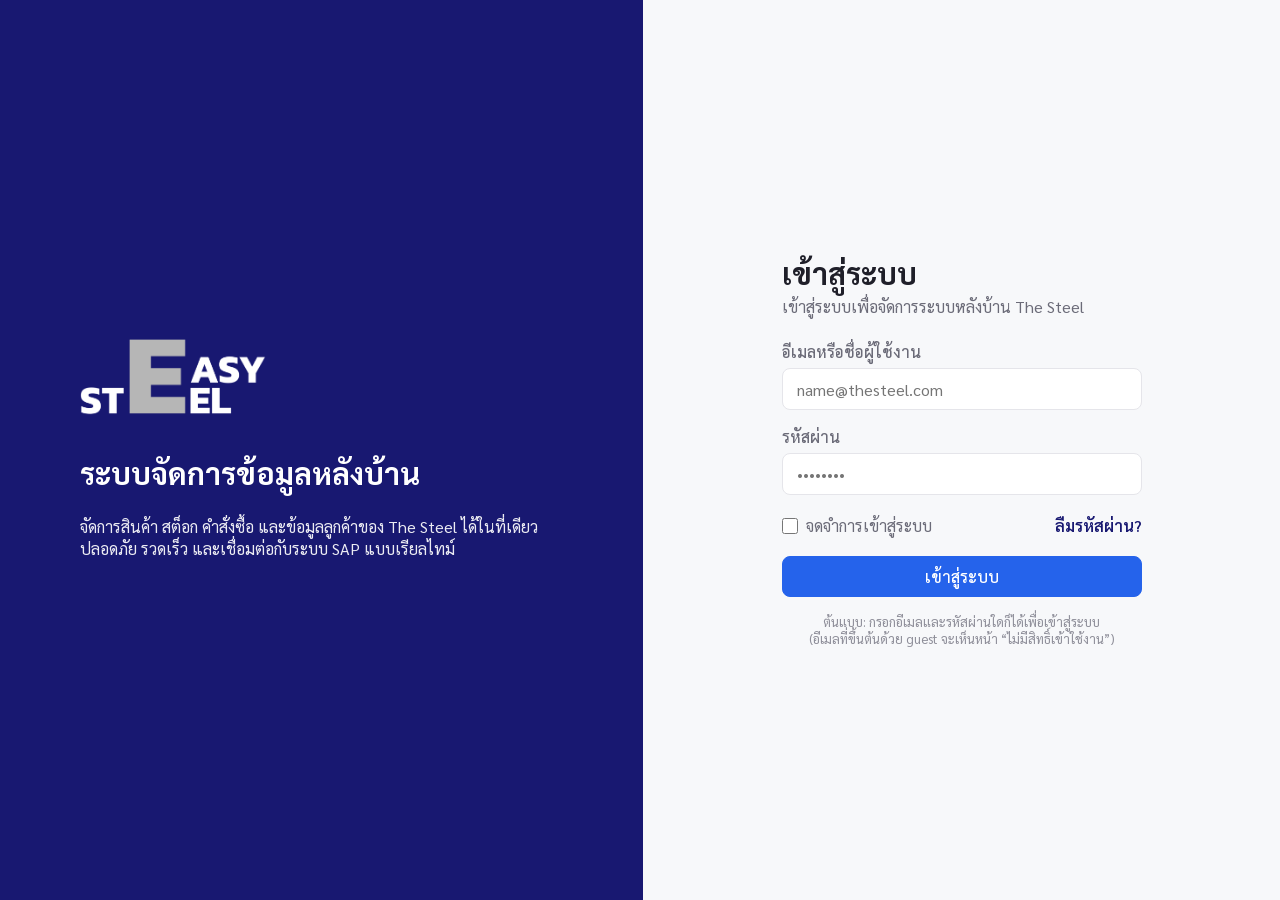
==== backoffice/index.html @ 2b3379d9 "Add The Steel prototypes: back office, front end, mobile Clickable HTML/CSS/JS prototypes built from" ====
<!doctype html>
<html lang="th">
<head>
  <meta charset="utf-8">
  <meta name="viewport" content="width=device-width, initial-scale=1">
  <title>Easy Steel Back Office</title>
  <link rel="icon" href="assets/favicon.png">
  <link rel="preconnect" href="https://fonts.googleapis.com">
  <link rel="preconnect" href="https://fonts.gstatic.com" crossorigin>
  <link href="https://fonts.googleapis.com/css2?family=Sarabun:wght@400;500;600;700&display=swap" rel="stylesheet">
  <link rel="stylesheet" href="css/style.css">
</head>
<body>
  <div id="app"></div>
  <script src="js/icons.js"></script>
  <script src="js/data.js"></script>
  <script src="js/ui.js"></script>
  <script src="js/app.js"></script>
  <script src="js/pages-core.js"></script>
  <script src="js/pages-products.js"></script>
  <script src="js/pages-ops.js"></script>
  <script src="js/pages-cms.js"></script>
  <script src="js/pages-more.js"></script>
</body>
</html>
---- backoffice/css/style.css ----
/* Tokens from Figma variables (Pre Sale > Back Office) */
:root {
  --primary: #181871;
  --sidebar: #33408c;
  --link: #2563eb;
  --bg: #f7f8fa;
  --border: #e5e5ea;
  --surface: #ffffff;
  --text: #1f1f29;
  --text-muted: #6b6b78;
  --text-subtle: #8e8e99;
  --thead: #f3f4f6;
  --danger: #dc2626;
  --success: #16a34a;
  --avatar-bg: #eaddff;
  --avatar-fg: #4f378a;
  --radius: 12px;
  --radius-sm: 8px;
  --header-h: 87px;
  --sidebar-w: 250px;
  --font: 'Sarabun', system-ui, -apple-system, sans-serif;
}

* { box-sizing: border-box; }
html, body { margin: 0; padding: 0; }
body {
  font-family: var(--font);
  font-size: 16px;
  color: var(--text);
  background: var(--bg);
  -webkit-font-smoothing: antialiased;
}
a { color: var(--link); text-decoration: none; cursor: pointer; }
a:hover { text-decoration: underline; }
button, input, select, textarea { font-family: inherit; font-size: inherit; color: inherit; }
h1, h2, h3, p { margin: 0; }

/* ---------- Header ---------- */
.header {
  position: fixed; inset: 0 0 auto 0; height: var(--header-h); z-index: 30;
  background: var(--primary); color: #fff;
  display: flex; align-items: center; justify-content: space-between; padding: 16px 32px;
}
.header .logo { display: block; width: 136px; height: 55px; overflow: hidden; }
.header .logo img { width: 136px; display: block; margin-top: 0.25px; }
.header-right { display: flex; align-items: center; gap: 38px; }
.icon-btn { background: none; border: 0; color: inherit; cursor: pointer; padding: 4px; display: inline-flex; border-radius: 8px; position: relative; }
.icon-btn:hover { background: rgba(255,255,255,0.08); }
.icon-btn .dot { position: absolute; top: 6px; right: 6px; width: 8px; height: 8px; border-radius: 50%; background: #ef4444; border: 2px solid var(--primary); }
.user-chip { display: flex; align-items: center; gap: 16px; cursor: pointer; position: relative; background: none; border: 0; color: #fff; padding: 0; }
.user-chip .name { font-weight: 700; font-size: 20px; }
.avatar { width: 48px; height: 48px; border-radius: 50%; background: var(--avatar-bg); color: var(--avatar-fg); display: grid; place-items: center; font-size: 22px; font-weight: 500; }
.hamburger { display: none; }

.dropdown {
  position: absolute; top: calc(100% + 10px); right: 0; min-width: 240px; background: #fff; color: var(--text);
  border: 1px solid var(--border); border-radius: var(--radius); box-shadow: 0 12px 32px rgba(24,24,113,0.14); padding: 8px; z-index: 40;
}
.dropdown .dd-label { font-size: 13px; color: var(--text-subtle); padding: 8px 12px 4px; }
.dropdown button { display: flex; width: 100%; align-items: center; gap: 10px; text-align: left; background: none; border: 0; padding: 10px 12px; border-radius: 8px; cursor: pointer; font-size: 15px; }
.dropdown button:hover { background: var(--bg); }
.dropdown button.on { color: var(--link); font-weight: 600; }
.dropdown hr { border: 0; border-top: 1px solid var(--border); margin: 6px 0; }
.notif-item { padding: 10px 12px; border-radius: 8px; font-size: 14px; }
.notif-item:hover { background: var(--bg); }
.notif-item small { display: block; color: var(--text-subtle); margin-top: 2px; }

/* ---------- Sidebar ---------- */
.sidebar {
  position: fixed; top: var(--header-h); left: 0; bottom: 0; width: var(--sidebar-w); z-index: 20;
  background: var(--sidebar); color: #fff; overflow-y: auto;
}
.nav-item {
  display: flex; align-items: center; gap: 16px; padding: 16px; width: 100%; cursor: pointer;
  background: none; border: 0; color: #fff; font-weight: 500; font-size: 16px; text-align: left; text-decoration: none;
}
.nav-item:hover { background: rgba(255,255,255,0.06); text-decoration: none; }
.nav-item .label { flex: 1; }
.nav-item svg { flex-shrink: 0; }
.nav-item.active { background: #fff; color: var(--primary); }
.nav-item .chev { transition: transform .15s; }
.nav-group.open > .nav-item .chev { transform: rotate(180deg); }
.nav-sub { display: none; }
.nav-group.open .nav-sub { display: block; }
.nav-sub a {
  display: block; padding: 12px 16px 12px 56px; color: #fff; font-size: 16px; font-weight: 500; text-decoration: none;
}
.nav-sub a:hover { background: rgba(255,255,255,0.06); }
.nav-sub a.active { background: #fff; color: var(--primary); }
.scrim { display: none; }

/* ---------- Main ---------- */
.main { margin-left: var(--sidebar-w); padding: calc(var(--header-h) + 28px) 32px 40px; min-height: 100vh; }
.page { max-width: 1440px; }
.page-head { display: flex; align-items: center; justify-content: space-between; gap: 16px; margin-bottom: 24px; flex-wrap: wrap; }
.page-title { font-size: 30px; font-weight: 700; line-height: 1.5; color: var(--text); }
.page-actions { display: flex; gap: 8px; flex-wrap: wrap; }

.card { background: var(--surface); border: 1px solid var(--border); border-radius: var(--radius); padding: 24px; }
.card + .card, .stack > * + * { margin-top: 24px; }
.card-head { display: flex; align-items: center; justify-content: space-between; gap: 12px; margin-bottom: 16px; flex-wrap: wrap; }
.card-title { font-size: 20px; font-weight: 700; }
.card-sub { font-size: 14px; color: var(--text-muted); margin-top: 2px; }
.muted { color: var(--text-muted); }
.subtle { color: var(--text-subtle); }
.grid-2 { display: grid; grid-template-columns: 1fr 1fr; gap: 24px; }
.grid-2 > .card + .card { margin-top: 0; }
.kpi-row { display: grid; grid-template-columns: repeat(4, 1fr); gap: 20px; margin-bottom: 24px; }
.kpi { background: #fff; border: 1px solid var(--border); border-radius: var(--radius); padding: 20px; text-align: center; }
.kpi .k-label { font-size: 16px; color: var(--text-muted); font-weight: 500; }
.kpi .k-value { font-size: 30px; font-weight: 700; margin-top: 4px; }

/* ---------- Buttons ---------- */
.btn {
  display: inline-flex; align-items: center; justify-content: center; gap: 6px; height: 41px; padding: 0 16px;
  border-radius: var(--radius-sm); border: 1px solid var(--border); background: #fff; cursor: pointer; font-weight: 500; font-size: 16px; white-space: nowrap; color: var(--text);
}
.btn:hover { background: #f4f5f8; text-decoration: none; }
.btn-primary { background: var(--link); border-color: var(--link); color: #fff; }
.btn-primary:hover { background: #1d4fd7; }
.btn-danger-outline { border-color: var(--danger); color: var(--danger); }
.btn-danger-outline:hover { background: #fef2f2; }
.btn-block { width: 100%; }
.btn:disabled { opacity: .45; cursor: not-allowed; }
.link-danger { color: var(--danger); }
.actions-cell a { margin-right: 10px; font-size: 15px; }
.actions-cell a.disabled { color: #c3c3cc; pointer-events: none; }

/* ---------- Forms ---------- */
.filters { display: grid; gap: 8px 8px; margin-bottom: 24px; align-items: end; }
.field { display: flex; flex-direction: column; gap: 6px; min-width: 0; }
.field > label, .field-label { font-size: 16px; color: var(--text-muted); font-weight: 500; }
.req { color: var(--danger); margin-left: 2px; }
.hint-red { color: var(--danger); font-size: 13px; margin-top: -2px; }
.input, .select, .textarea {
  width: 100%; height: 42px; padding: 0 14px; border: 1px solid var(--border); border-radius: var(--radius-sm); background: #fff; outline: none;
}
.textarea { height: auto; min-height: 90px; padding: 10px 14px; resize: vertical; line-height: 1.5; }
.input:focus, .select:focus, .textarea:focus { border-color: var(--link); box-shadow: 0 0 0 3px rgba(37,99,235,0.12); }
.input.invalid, .textarea.invalid { border-color: var(--danger); }
.select { appearance: none; padding-right: 40px; cursor: pointer;
  background: #fff url("data:image/svg+xml,%3Csvg xmlns='http://www.w3.org/2000/svg' width='16' height='16' fill='none' stroke='%231f1f29' stroke-width='1.6' viewBox='0 0 24 24'%3E%3Cpath d='m6 9 6 6 6-6'/%3E%3C/svg%3E") no-repeat right 14px center; }
.input-icon { position: relative; }
.input-icon svg { position: absolute; top: 50%; transform: translateY(-50%); color: var(--text-subtle); pointer-events: none; }
.input-icon.left svg { left: 14px; }
.input-icon.left .input { padding-left: 40px; }
.input-icon.right svg { right: 14px; }
.input-icon.right .input { padding-right: 42px; }
.form-grid { display: grid; gap: 16px; }
.form-grid.cols-2 { grid-template-columns: 1fr 1fr; }
.form-grid.cols-5 { grid-template-columns: repeat(5, 1fr); }
.form-footer { display: flex; justify-content: flex-end; gap: 12px; margin-top: 24px; }
.counter { font-size: 13px; color: var(--text-subtle); text-align: right; }
.check { display: inline-flex; align-items: center; gap: 8px; cursor: pointer; }
.check input { width: 16px; height: 16px; accent-color: var(--link); margin: 0; }
.radio-row { display: flex; gap: 24px; flex-wrap: wrap; }
.radio-row label { display: inline-flex; align-items: center; gap: 8px; cursor: pointer; font-weight: 500; }
.radio-row input { width: 20px; height: 20px; accent-color: var(--link); margin: 0; }
.option-card { display: flex; gap: 14px; align-items: flex-start; padding: 16px 20px; border: 1px solid var(--border); border-radius: var(--radius-sm); cursor: pointer; }
.option-card + .option-card { margin-top: 14px; }
.option-card input { width: 20px; height: 20px; margin-top: 4px; accent-color: var(--link); }
.option-card.on { background: #f3f7ff; border-color: #bfd3fb; }
.option-card small, .check-block small { display: block; color: var(--text-muted); font-size: 14px; }
.check-block { display: flex; gap: 10px; align-items: flex-start; cursor: pointer; }
.check-block + .check-block { margin-top: 16px; }
.check-block input { width: 18px; height: 18px; margin-top: 4px; accent-color: var(--link); }

.dropzone {
  border: 1.5px dashed #d6d6de; border-radius: var(--radius-sm); background: #f6f6f9; padding: 28px 16px; text-align: center; cursor: pointer;
  display: flex; flex-direction: column; align-items: center; gap: 4px; transition: background .15s, border-color .15s;
}
.dropzone:hover, .dropzone.drag { background: #eef3ff; border-color: var(--link); }
.dropzone .dz-title { font-weight: 500; margin-top: 6px; }
.dropzone .dz-hint { font-size: 14px; color: var(--text-subtle); }
.dropzone .dz-file { margin-top: 6px; font-size: 14px; color: var(--link); font-weight: 600; }
.image-box { border: 1px solid var(--border); border-radius: var(--radius-sm); padding: 28px 16px 20px; text-align: center; }
.image-box img { width: 292px; height: 292px; object-fit: cover; display: block; margin: 0 auto 8px; max-width: 100%; }

/* ---------- Tables ---------- */
.table-wrap { overflow-x: auto; }
table.tbl { width: 100%; border-collapse: collapse; }
.tbl th { background: var(--thead); color: var(--text-muted); font-weight: 500; font-size: 14px; text-align: left; padding: 10px 16px; white-space: nowrap; }
.tbl th:first-child { border-top-left-radius: 6px; }
.tbl th:last-child { border-top-right-radius: 6px; }
.tbl td { padding: 16px; border-bottom: 1px solid var(--border); font-weight: 500; vertical-align: middle; }
.tbl.compact td { padding: 12px 16px; font-size: 15px; white-space: nowrap; }
.tbl tr.row-click { cursor: pointer; }
.tbl tr.row-click:hover td { background: #fafbff; }
.tbl td.num, .tbl th.num { text-align: right; }
.tbl .empty { text-align: center; color: var(--text-subtle); padding: 40px; }
.th-sort { cursor: pointer; user-select: none; }
.th-sort svg { vertical-align: -3px; }
.ellipsis { max-width: 360px; overflow: hidden; text-overflow: ellipsis; white-space: nowrap; }

.badge { display: inline-block; padding: 2px 10px; border-radius: 999px; font-size: 14px; font-weight: 500; white-space: nowrap; line-height: 1.6; }
.b-green { background: #dcfce7; color: #16a34a; }
.b-amber { background: #fef3c7; color: #c2410c; }
.b-sky { background: #e0f2fe; color: #0284c7; }
.b-purple { background: #f3e8ff; color: #7e22ce; }
.b-red { background: #fee2e2; color: #dc2626; }
.b-gray { background: #f1f1f4; color: #6b6b78; }
.b-blue { background: #e0e9ff; color: #3b5bdb; }
.pill-outline { display: inline-block; padding: 6px 12px; border: 1px solid var(--border); border-radius: 999px; font-size: 15px; white-space: nowrap; }

.pager { display: flex; align-items: center; justify-content: space-between; gap: 16px; margin-top: 20px; flex-wrap: wrap; }
.pager .info { display: flex; align-items: center; gap: 16px; color: var(--text-muted); flex-wrap: wrap; }
.pager .select { width: auto; height: 34px; padding-left: 12px; font-weight: 500; color: var(--text); }
.pages { display: flex; align-items: center; gap: 4px; }
.pages button { min-width: 30px; height: 34px; padding: 0 8px; border: 0; background: none; border-radius: 6px; cursor: pointer; font-weight: 500; color: var(--text-muted); }
.pages button.on { background: var(--link); color: #fff; }
.pages button.nav { border: 1px solid var(--border); padding: 0 12px; color: var(--text); background: #fff; }
.pages button:disabled { color: #c3c3cc; cursor: not-allowed; }

/* ---------- Dashboard ---------- */
.chips { display: flex; gap: 8px; flex-wrap: wrap; }
.chip { height: 32px; padding: 0 12px; border-radius: 999px; border: 1px solid var(--border); background: #fff; cursor: pointer; font-size: 14px; color: var(--text-muted); display: inline-flex; align-items: center; gap: 4px; }
.chip.on { background: var(--primary); color: #fff; border-color: var(--primary); font-weight: 600; }
.stats-4 { display: grid; grid-template-columns: repeat(4, 1fr); margin: 8px 0 28px; }
.stat { text-align: center; padding: 4px 12px; }
.stat + .stat { border-left: 1px solid var(--border); }
.stat .s-label { font-size: 14px; color: var(--text-muted); }
.stat .s-value { font-size: 28px; font-weight: 700; margin: 2px 0 4px; }
.delta { display: inline-block; font-size: 12px; font-weight: 700; color: #16a34a; background: #dcfce7; padding: 1px 8px; border-radius: 999px; }
.legend { display: flex; gap: 16px; font-size: 14px; color: var(--text-muted); flex-wrap: wrap; }
.legend i { display: inline-block; width: 10px; height: 10px; border-radius: 2px; margin-right: 6px; vertical-align: 0; }
.chart-box { border: 1px solid var(--border); border-radius: var(--radius-sm); padding: 16px 16px 8px; position: relative; margin-bottom: 28px; }
.chart-box svg { display: block; width: 100%; height: auto; }
.chart-tip { position: absolute; pointer-events: none; background: #fff; border: 1px solid var(--border); border-radius: 8px; box-shadow: 0 6px 18px rgba(0,0,0,0.08); padding: 8px 12px; font-size: 13px; white-space: nowrap; display: none; }
.chart-tip b { font-weight: 700; }
.donut-wrap { display: grid; grid-template-columns: 220px 1fr; gap: 40px; align-items: center; margin-bottom: 28px; }
.donut-list { display: grid; gap: 14px; }
.donut-list .row { display: flex; justify-content: space-between; gap: 16px; font-weight: 500; }
.donut-list .row i { display: inline-block; width: 10px; height: 10px; border-radius: 2px; margin-right: 10px; }
.bar-track { height: 8px; border-radius: 999px; background: #e7e8ee; min-width: 120px; }
.bar-fill { height: 100%; border-radius: 999px; background: var(--primary); }

/* ---------- Order detail ---------- */
.stepper { display: flex; justify-content: center; gap: 0; padding: 12px 0 4px; overflow-x: auto; }
.step { width: 156px; flex-shrink: 0; position: relative; }
.step .circle { width: 34px; height: 34px; border-radius: 50%; display: grid; place-items: center; font-weight: 700; background: #e5e7eb; color: #6b7280; position: relative; z-index: 1; }
.step.done .circle { background: var(--link); color: #fff; }
.step.current .circle { background: #f5a300; color: #fff; }
.step:not(:last-child)::after { content: ''; position: absolute; left: 34px; right: 0; top: 16px; height: 2px; background: #e5e7eb; }
.step.done:not(:last-child)::after { background: #16a34a; }
.step .s-name { margin-top: 6px; font-size: 14px; font-weight: 500; }
.step:not(.done):not(.current) .s-name { color: var(--text-subtle); }
.step .s-time { font-size: 12px; color: var(--text-subtle); }
.kv-grid { display: grid; gap: 14px 24px; }
.kv-grid.c2 { grid-template-columns: 1fr 1fr; }
.kv-grid.c3 { grid-template-columns: repeat(3, 1fr); }
.kv .k { font-size: 14px; color: var(--text-subtle); }
.kv .v { font-weight: 500; }
.total-row td { background: var(--thead); font-weight: 700; }
.tbl .total-row td.big { font-size: 22px; }

/* ---------- Stock ---------- */
.seg { display: grid; grid-template-columns: 1fr 1fr; gap: 8px; }
.seg button { height: 44px; border: 1px solid var(--border); background: #fff; border-radius: var(--radius-sm); cursor: pointer; font-weight: 500; color: var(--text-muted); display: inline-flex; align-items: center; justify-content: center; gap: 8px; }
.seg button.in.on { background: #e8f9ee; border-color: #16a34a; color: #15803d; }
.seg button.out.on { background: #fef2f2; border-color: #dc2626; color: #b91c1c; }
.seg button.set.on { background: #eef3ff; border-color: var(--link); color: var(--link); }
.calc { display: flex; align-items: center; gap: 18px; justify-content: center; border: 1px solid var(--border); background: #f8f9fb; border-radius: var(--radius-sm); padding: 16px 20px; margin: 24px auto; width: fit-content; max-width: 100%; flex-wrap: wrap; }
.calc .c-label { font-size: 14px; color: var(--text-muted); }
.calc .c-val { font-size: 20px; font-weight: 700; }
.calc .eq { font-size: 26px; color: var(--text-muted); }
.alert-warn { background: #fef3c7; color: #b45309; border-radius: var(--radius-sm); padding: 12px 16px; font-weight: 500; margin: 16px 0; }

/* ---------- Category accordion ---------- */
.cat-row .tog { color: var(--link); display: inline-flex; vertical-align: middle; margin-right: 10px; transition: transform .15s; }
.cat-row.open .tog { transform: rotate(180deg); }
.cat-row.open td { background: #dbe6ff; border-bottom-color: transparent; }
.cat-detail > td { background: #dbe6ff; padding: 0 16px 16px !important; }
.cat-detail .inner { background: #fff; border-radius: var(--radius); overflow: hidden; }
.cat-detail .inner .tbl th { background: #f3f4f6; }
.cat-detail .inner .tbl tr:last-child td { border-bottom: 0; }

/* ---------- SEO ---------- */
.tabs { display: flex; gap: 8px; border-bottom: 1px solid var(--border); margin-bottom: 24px; }
.tabs button { background: none; border: 0; padding: 10px 16px; cursor: pointer; font-weight: 500; color: var(--text-muted); border-bottom: 2px solid transparent; margin-bottom: -1px; }
.tabs button.on { color: var(--link); border-bottom-color: var(--link); font-weight: 700; }
.serp-wrap { border: 1.5px dashed #c9c9d2; border-radius: var(--radius-sm); padding: 24px; display: flex; justify-content: center; }
.serp { border: 1px solid var(--border); border-radius: var(--radius); padding: 12px 14px; max-width: 600px; width: 100%; }
.serp .site { display: flex; gap: 14px; align-items: center; font-size: 14px; }
.serp .site img { width: 32px; height: 32px; }
.serp .s-title { color: #1a0dab; font-size: 22px; margin: 6px 0 4px; word-break: break-word; }
.serp .s-desc { font-size: 13px; color: var(--text-muted); }
.bot-row { display: flex; align-items: center; justify-content: space-between; padding: 14px 0; border-bottom: 1px solid var(--border); gap: 16px; }
.switch { position: relative; width: 44px; height: 24px; flex-shrink: 0; }
.switch input { opacity: 0; width: 0; height: 0; }
.switch span { position: absolute; inset: 0; background: #d4d4dc; border-radius: 999px; cursor: pointer; transition: .15s; }
.switch span::before { content: ''; position: absolute; width: 18px; height: 18px; left: 3px; top: 3px; background: #fff; border-radius: 50%; transition: .15s; }
.switch input:checked + span { background: var(--link); }
.switch input:checked + span::before { transform: translateX(20px); }
.mono { font-family: ui-monospace, Menlo, monospace; font-size: 14px; }

/* ---------- Editor ---------- */
.editor { border: 1px solid var(--border); border-radius: var(--radius-sm); }
.editor .toolbar { display: flex; align-items: center; gap: 4px; padding: 10px 24px; border-bottom: 1px solid var(--border); flex-wrap: wrap; }
.editor .toolbar select { border: 0; background: none; font-size: 14px; padding: 4px; cursor: pointer; }
.editor .toolbar button { background: none; border: 0; width: 32px; height: 32px; border-radius: 6px; cursor: pointer; font-weight: 700; }
.editor .toolbar button:hover { background: var(--bg); }
.editor .toolbar .sep { width: 1px; height: 20px; background: var(--border); margin: 0 6px; }
.editor .content { min-height: 300px; padding: 20px; outline: none; line-height: 1.6; }
.editor .content h2 { color: var(--primary); font-size: 22px; margin-bottom: 6px; }

/* ---------- Placeholder ---------- */
.placeholder { text-align: center; padding: 64px 24px; color: var(--text-muted); }
.placeholder svg { color: #c3c3cc; margin-bottom: 12px; }
.placeholder h2 { color: var(--text); font-size: 20px; margin-bottom: 6px; }

/* ---------- Login ---------- */
.login { display: grid; grid-template-columns: 760fr 752fr; min-height: 100vh; }
.login-brand { background: var(--primary); color: #fff; display: flex; flex-direction: column; justify-content: center; padding: 80px; }
.login-brand img { width: 186px; margin-bottom: 24px; }
.login-brand h1 { font-size: 30px; font-weight: 700; margin-bottom: 24px; }
.login-brand p { font-size: 16px; line-height: 1.4; max-width: 580px; opacity: .92; }
.login-form { display: flex; align-items: center; justify-content: center; padding: 40px 24px; background: var(--bg); }
.login-form form { width: 360px; max-width: 100%; }
.login-form h2 { font-size: 30px; font-weight: 700; }
.login-form .lead { color: var(--text-muted); margin: 4px 0 24px; }
.login-form .field + .field { margin-top: 16px; }
.login-row { display: flex; justify-content: space-between; align-items: center; margin: 20px 0; font-size: 16px; }
.login-row .check { color: var(--text-muted); }
.login-row a { font-weight: 600; color: var(--primary); }
.err { color: var(--danger); font-size: 14px; margin-top: 10px; display: none; }

/* ---------- Modal / toast ---------- */
.modal-back { position: fixed; inset: 0; background: rgba(15,15,40,0.45); z-index: 100; display: grid; place-items: center; padding: 16px; }
.modal { background: #fff; border-radius: var(--radius); width: 480px; max-width: 100%; max-height: 90vh; overflow: auto; padding: 24px; box-shadow: 0 24px 60px rgba(0,0,0,0.2); }
.modal h3 { font-size: 20px; font-weight: 700; margin-bottom: 8px; }
.modal .m-body { color: var(--text-muted); }
.modal .form-grid { margin-top: 16px; }
.toast-host { position: fixed; right: 24px; bottom: 24px; z-index: 200; display: grid; gap: 8px; }
.toast { background: #111827; color: #fff; padding: 12px 16px; border-radius: 10px; box-shadow: 0 10px 30px rgba(0,0,0,0.2); display: flex; align-items: center; gap: 10px; font-size: 15px; animation: tin .2s ease-out; max-width: 360px; }
.toast.ok svg { color: #4ade80; }
.toast.warn svg { color: #fbbf24; }
@keyframes tin { from { transform: translateY(8px); opacity: 0; } }

/* ---------- Responsive ---------- */
@media (max-width: 1200px) {
  .kpi-row, .stats-4 { grid-template-columns: repeat(2, 1fr); }
  .stat:nth-child(3) { border-left: 0; }
  .stats-4 { row-gap: 20px; }
  .form-grid.cols-5 { grid-template-columns: repeat(3, 1fr); }
}
@media (max-width: 960px) {
  .hamburger { display: inline-flex; }
  .header { padding: 12px 16px; height: 72px; }
  :root { --header-h: 72px; }
  .header .logo { width: 110px; height: 45px; }
  .header .logo img { width: 110px; }
  .header-left { display: flex; align-items: center; gap: 12px; }
  .header-right { gap: 16px; }
  .user-chip .name { display: none; }
  .avatar { width: 40px; height: 40px; font-size: 18px; }
  .sidebar { transform: translateX(-100%); transition: transform .2s; z-index: 50; }
  body.nav-open .sidebar { transform: none; }
  body.nav-open .scrim { display: block; position: fixed; inset: var(--header-h) 0 0 0; background: rgba(0,0,0,0.35); z-index: 45; }
  .main { margin-left: 0; padding: calc(var(--header-h) + 20px) 16px 32px; }
  .grid-2, .form-grid.cols-2, .kv-grid.c2, .kv-grid.c3, .donut-wrap { grid-template-columns: 1fr; }
  .grid-2 > .card + .card { margin-top: 0; }
  .donut-wrap svg { margin: 0 auto; }
  .login { grid-template-columns: 1fr; }
  .login-brand { padding: 40px 24px; }
  .filters { grid-template-columns: 1fr !important; }
}
@media (max-width: 600px) {
  .kpi-row, .stats-4, .form-grid.cols-5 { grid-template-columns: 1fr; }
  .stat + .stat { border-left: 0; border-top: 1px solid var(--border); padding-top: 16px; }
  .card { padding: 16px; }
  .page-title { font-size: 24px; }
}

@media print {
  .header, .sidebar, .page-actions, .form-footer, .btn { display: none !important; }
  .main { margin: 0; padding: 0; }
  body { background: #fff; }
}

/* ---------- Total Features additions ---------- */
.modal.wide { width: 760px; }
.form-card { background: #fff; border: 1px solid var(--border); border-radius: var(--radius); padding: 24px 32px; }
.form-card + .form-card { margin-top: 24px; }
.form-card h2 { font-size: 20px; font-weight: 700; margin-bottom: 16px; }
.form-card hr { border: 0; border-top: 1px solid var(--border); margin: 20px 0; }
.form-grid.cols-3 { grid-template-columns: repeat(3, 1fr); }
.form-grid .span-2 { grid-column: span 2; }

/* permission groups */
.perm-grid { display: grid; grid-template-columns: 1fr 1fr; gap: 20px 24px; }
.perm-group .head { display: flex; align-items: center; gap: 10px; padding-bottom: 10px; border-bottom: 1px solid var(--border); margin-bottom: 10px; font-weight: 500; cursor: pointer; }
.perm-group .head input, .perm-group .items input { width: 16px; height: 16px; accent-color: var(--link); margin: 0; }
.perm-group .items { display: grid; gap: 8px; padding-left: 26px; }
.perm-group .items label { display: flex; align-items: center; gap: 10px; cursor: pointer; }
.perm-group .items label.off { color: var(--text-subtle); }

/* role chips (user form) */
.role-box { background: #f3f4f6; border-radius: var(--radius-sm); padding: 16px; }
.role-box .lbl { color: var(--text-muted); margin-bottom: 8px; }
.role-chips { display: flex; flex-wrap: wrap; gap: 8px; }
.role-chip { border: 1px solid var(--border); background: #fff; border-radius: 999px; padding: 6px 12px; cursor: pointer; font-weight: 600; }
.role-chip small { font-weight: 400; color: var(--text-muted); font-size: 15px; }
.role-chip.on { border-color: var(--link); background: #eef3ff; color: var(--link); box-shadow: 0 0 0 2px rgba(37,99,235,.15); }

/* branch map */
.map { position: relative; height: 260px; border-radius: var(--radius-sm); overflow: hidden; background: #e2ede6;
  background-image: linear-gradient(#cfdcd3 1px, transparent 1px), linear-gradient(90deg, #cfdcd3 1px, transparent 1px); background-size: 100px 50px; }
.map .zone { position: absolute; left: 50%; top: 50%; transform: translate(-50%, -50%); border: 1.5px dashed var(--link); background: rgba(37,99,235,.08); border-radius: 50%; transition: width .2s, height .2s; }
.map .pin { position: absolute; left: 50%; top: 50%; transform: translate(-50%, -100%); color: #dc2626; }
.map .coord { position: absolute; left: 12px; bottom: 12px; background: #fff; border-radius: 6px; padding: 4px 12px; font-size: 13px; }
.info-note { background: #f3f7ff; color: var(--link); border-radius: 6px; padding: 8px 12px; font-size: 14px; margin-top: 16px; }

/* image + document upload lists */
.thumbs { display: flex; gap: 12px; flex-wrap: wrap; justify-content: center; }
.thumb { width: 138px; border: 1px solid var(--border); border-radius: 8px; overflow: hidden; background: #fff; }
.thumb img { width: 100%; height: 100px; object-fit: cover; display: block; }
.thumb div { display: flex; justify-content: space-between; align-items: center; padding: 6px 8px; font-size: 13px; gap: 4px; }
.thumb button { border: 0; background: none; color: var(--text-muted); cursor: pointer; padding: 0; display: flex; }
.doc-row { display: flex; align-items: center; gap: 14px; border: 1px solid var(--border); border-radius: 8px; padding: 10px 14px; margin-bottom: 8px; }
.doc-row .ic { width: 36px; height: 36px; border-radius: 8px; background: #f3f4f6; display: grid; place-items: center; color: var(--text-muted); }
.doc-row b { display: block; font-weight: 600; }
.doc-row small { color: var(--text-muted); }
.doc-row button { margin-left: auto; border: 0; background: none; color: #dc2626; cursor: pointer; }
.sku-table { width: 100%; border-collapse: separate; border-spacing: 0; background: #f9fafb; border-radius: 10px; overflow: hidden; }
.sku-table th { background: #eef0f3; color: var(--text-muted); font-weight: 500; font-size: 14px; text-align: left; padding: 10px 8px; }
.sku-table td { padding: 6px 4px; }
.sku-table input { width: 100%; height: 38px; border: 1px solid var(--border); border-radius: 6px; padding: 0 10px; background: #fff; }
.sku-table .x { border: 0; background: none; color: #dc2626; cursor: pointer; font-size: 20px; }
.sku-table .add { border: 0; background: none; color: var(--link); cursor: pointer; font-size: 22px; font-weight: 700; }

/* category preview card */
.preview-wrap { border: 1.5px dashed #c9c9d2; border-radius: var(--radius-sm); padding: 24px; display: flex; justify-content: center; }
.cat-preview { width: 256px; border: 2px solid #dcdce3; border-radius: 16px; padding: 8px 8px 20px; text-align: center; background: #fff; }
.cat-preview img { width: 100%; height: 180px; object-fit: contain; }
.cat-preview b { display: block; color: var(--primary); font-size: 24px; margin: 8px 0; }
.cat-preview span { color: var(--text-muted); }

/* success popup */
.ok-icon { width: 72px; height: 72px; border-radius: 50%; background: #dcfce7; color: #16a34a; display: grid; place-items: center; margin: 0 auto 16px; }
.modal.center { text-align: center; }
.modal.center .sumbox { text-align: left; border: 1px solid var(--border); border-radius: var(--radius-sm); background: #f8f9fb; padding: 14px 16px; margin-top: 18px; }
.modal.center .sumbox .row { display: flex; justify-content: space-between; padding: 4px 0; }
.modal.center .sumbox .row span:first-child { color: var(--text-muted); }
.modal.center .foot2 { display: grid; grid-template-columns: 1fr 1fr; gap: 12px; margin-top: 20px; }

/* auth sub-pages */
.auth-icon { width: 40px; height: 40px; border-radius: 10px; display: grid; place-items: center; margin-bottom: 14px; background: #e8edff; color: var(--primary); }
.auth-icon.red { background: #fee2e2; color: #dc2626; }
.back-link { display: inline-block; margin-top: 20px; color: var(--primary); font-weight: 500; }
.support { display: flex; align-items: center; gap: 10px; border: 1px solid var(--border); background: #fff; border-radius: 8px; padding: 10px 12px; color: var(--text-muted); margin: 20px 0; font-size: 14px; }
.cancel-steps .step { width: 180px; }
.step.ok .circle { background: #16a34a; color: #fff; }

@media (max-width: 960px) {
  .perm-grid, .form-grid.cols-3 { grid-template-columns: 1fr; }
  .form-grid .span-2 { grid-column: auto; }
  .form-card { padding: 20px 16px; }
}
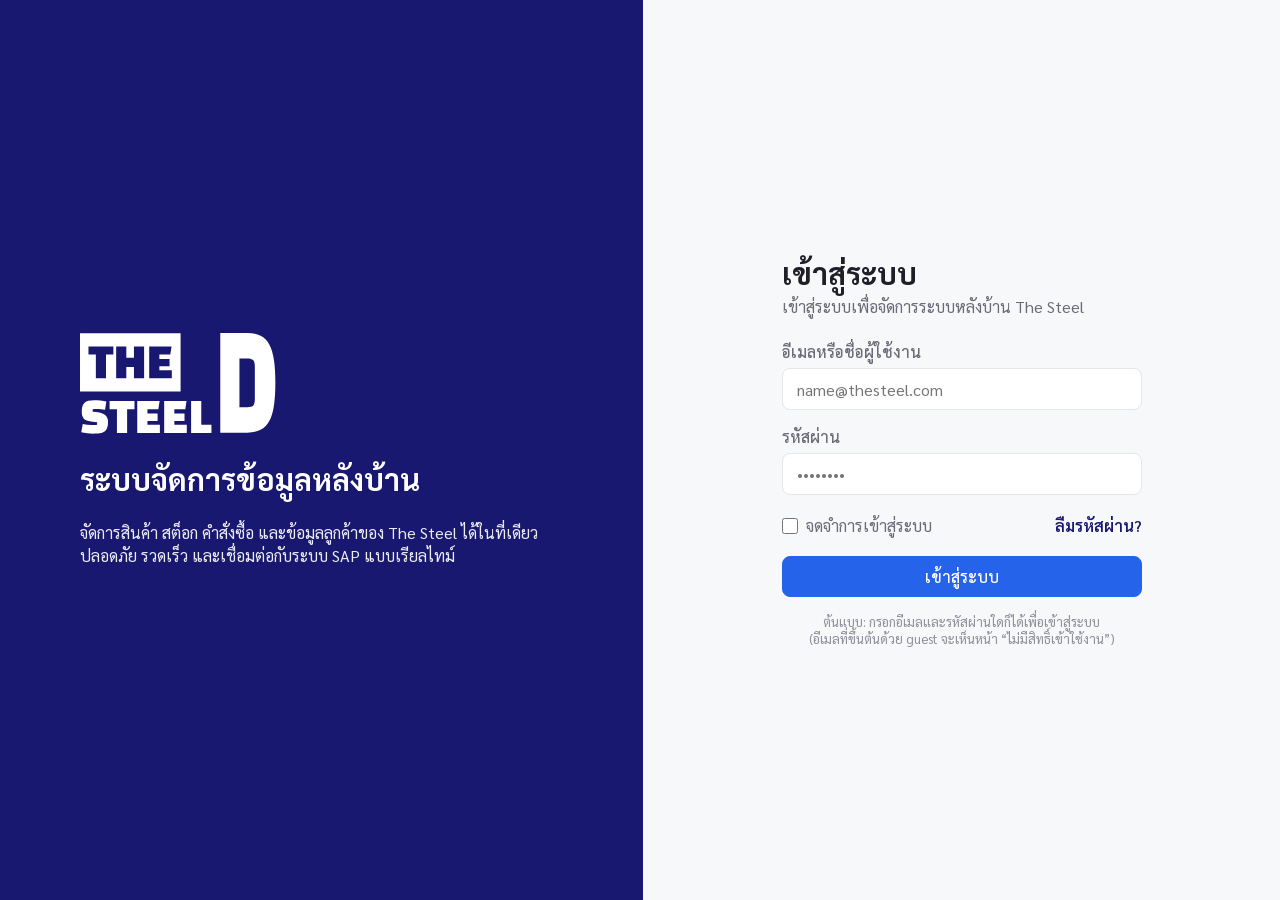
==== commit e6064f83: "Change logo" ====
--- a/backoffice/index.html
+++ b/backoffice/index.html
@@ -3,7 +3,7 @@
 <head>
   <meta charset="utf-8">
   <meta name="viewport" content="width=device-width, initial-scale=1">
-  <title>Easy Steel Back Office</title>
+  <title>The Steel D Back Office</title>
   <link rel="icon" href="assets/favicon.png">
   <link rel="preconnect" href="https://fonts.googleapis.com">
   <link rel="preconnect" href="https://fonts.gstatic.com" crossorigin>
@@ -16,6 +16,7 @@
   <script src="js/data.js"></script>
   <script src="js/ui.js"></script>
   <script src="js/app.js"></script>
+  <script src="js/dashboard.js"></script>
   <script src="js/pages-core.js"></script>
   <script src="js/pages-products.js"></script>
   <script src="js/pages-ops.js"></script>
--- a/backoffice/css/style.css
+++ b/backoffice/css/style.css
@@ -22,6 +22,7 @@
 }
 
 * { box-sizing: border-box; }
+[hidden] { display: none !important; }
 html, body { margin: 0; padding: 0; }
 body {
   font-family: var(--font);
@@ -41,8 +42,8 @@
   background: var(--primary); color: #fff;
   display: flex; align-items: center; justify-content: space-between; padding: 16px 32px;
 }
-.header .logo { display: block; width: 136px; height: 55px; overflow: hidden; }
-.header .logo img { width: 136px; display: block; margin-top: 0.25px; }
+.header .logo { display: block; width: 124px; height: 63px; }
+.header .logo img { width: 124px; height: 63px; display: block; }
 .header-right { display: flex; align-items: center; gap: 38px; }
 .icon-btn { background: none; border: 0; color: inherit; cursor: pointer; padding: 4px; display: inline-flex; border-radius: 8px; position: relative; }
 .icon-btn:hover { background: rgba(255,255,255,0.08); }
@@ -221,6 +222,8 @@
 .stat .s-label { font-size: 14px; color: var(--text-muted); }
 .stat .s-value { font-size: 28px; font-weight: 700; margin: 2px 0 4px; }
 .delta { display: inline-block; font-size: 12px; font-weight: 700; color: #16a34a; background: #dcfce7; padding: 1px 8px; border-radius: 999px; }
+.delta.down { color: #dc2626; background: #fee2e2; }
+.delta.flat { color: var(--text-muted); background: #f1f1f4; }
 .legend { display: flex; gap: 16px; font-size: 14px; color: var(--text-muted); flex-wrap: wrap; }
 .legend i { display: inline-block; width: 10px; height: 10px; border-radius: 2px; margin-right: 6px; vertical-align: 0; }
 .chart-box { border: 1px solid var(--border); border-radius: var(--radius-sm); padding: 16px 16px 8px; position: relative; margin-bottom: 28px; }
@@ -258,7 +261,6 @@
 .seg button { height: 44px; border: 1px solid var(--border); background: #fff; border-radius: var(--radius-sm); cursor: pointer; font-weight: 500; color: var(--text-muted); display: inline-flex; align-items: center; justify-content: center; gap: 8px; }
 .seg button.in.on { background: #e8f9ee; border-color: #16a34a; color: #15803d; }
 .seg button.out.on { background: #fef2f2; border-color: #dc2626; color: #b91c1c; }
-.seg button.set.on { background: #eef3ff; border-color: var(--link); color: var(--link); }
 .calc { display: flex; align-items: center; gap: 18px; justify-content: center; border: 1px solid var(--border); background: #f8f9fb; border-radius: var(--radius-sm); padding: 16px 20px; margin: 24px auto; width: fit-content; max-width: 100%; flex-wrap: wrap; }
 .calc .c-label { font-size: 14px; color: var(--text-muted); }
 .calc .c-val { font-size: 20px; font-weight: 700; }
@@ -311,7 +313,7 @@
 /* ---------- Login ---------- */
 .login { display: grid; grid-template-columns: 760fr 752fr; min-height: 100vh; }
 .login-brand { background: var(--primary); color: #fff; display: flex; flex-direction: column; justify-content: center; padding: 80px; }
-.login-brand img { width: 186px; margin-bottom: 24px; }
+.login-brand img { width: 198px; margin-bottom: 24px; }
 .login-brand h1 { font-size: 30px; font-weight: 700; margin-bottom: 24px; }
 .login-brand p { font-size: 16px; line-height: 1.4; max-width: 580px; opacity: .92; }
 .login-form { display: flex; align-items: center; justify-content: center; padding: 40px 24px; background: var(--bg); }
@@ -347,8 +349,8 @@
   .hamburger { display: inline-flex; }
   .header { padding: 12px 16px; height: 72px; }
   :root { --header-h: 72px; }
-  .header .logo { width: 110px; height: 45px; }
-  .header .logo img { width: 110px; }
+  .header .logo { width: 96px; height: 49px; }
+  .header .logo img { width: 96px; height: 49px; }
   .header-left { display: flex; align-items: center; gap: 12px; }
   .header-right { gap: 16px; }
   .user-chip .name { display: none; }
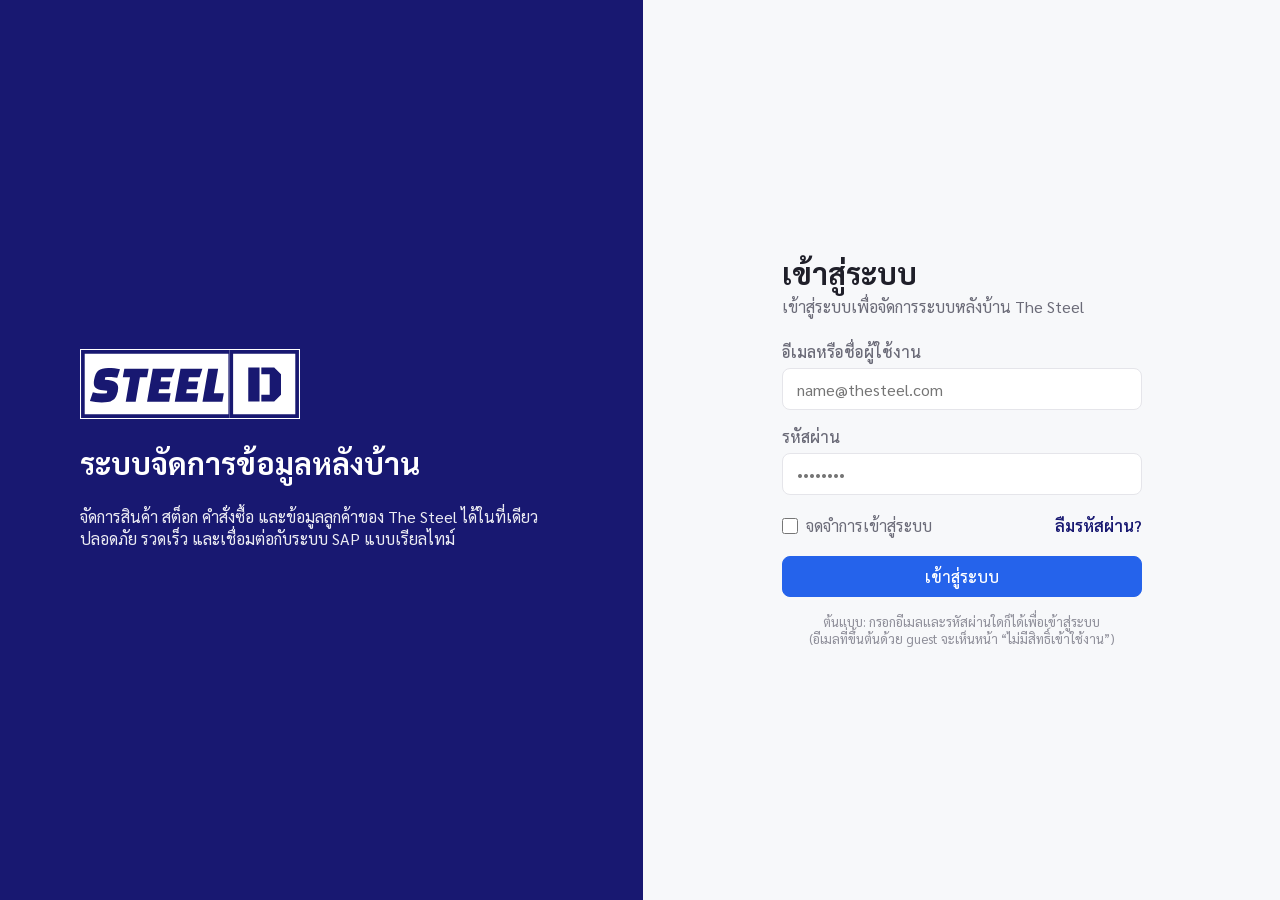
==== commit a897eb4f: "Update title to STEEL D" ====
--- a/backoffice/index.html
+++ b/backoffice/index.html
@@ -3,7 +3,7 @@
 <head>
   <meta charset="utf-8">
   <meta name="viewport" content="width=device-width, initial-scale=1">
-  <title>The Steel D Back Office</title>
+  <title>Steel D Back Office</title>
   <link rel="icon" href="assets/favicon.png">
   <link rel="preconnect" href="https://fonts.googleapis.com">
   <link rel="preconnect" href="https://fonts.gstatic.com" crossorigin>
--- a/backoffice/css/style.css
+++ b/backoffice/css/style.css
@@ -42,8 +42,8 @@
   background: var(--primary); color: #fff;
   display: flex; align-items: center; justify-content: space-between; padding: 16px 32px;
 }
-.header .logo { display: block; width: 124px; height: 63px; }
-.header .logo img { width: 124px; height: 63px; display: block; }
+.header .logo { display: block; width: 150px; height: 47px; }
+.header .logo img { width: 150px; height: 47px; display: block; }
 .header-right { display: flex; align-items: center; gap: 38px; }
 .icon-btn { background: none; border: 0; color: inherit; cursor: pointer; padding: 4px; display: inline-flex; border-radius: 8px; position: relative; }
 .icon-btn:hover { background: rgba(255,255,255,0.08); }
@@ -313,7 +313,7 @@
 /* ---------- Login ---------- */
 .login { display: grid; grid-template-columns: 760fr 752fr; min-height: 100vh; }
 .login-brand { background: var(--primary); color: #fff; display: flex; flex-direction: column; justify-content: center; padding: 80px; }
-.login-brand img { width: 198px; margin-bottom: 24px; }
+.login-brand img { width: 220px; max-width: 100%; margin-bottom: 24px; }
 .login-brand h1 { font-size: 30px; font-weight: 700; margin-bottom: 24px; }
 .login-brand p { font-size: 16px; line-height: 1.4; max-width: 580px; opacity: .92; }
 .login-form { display: flex; align-items: center; justify-content: center; padding: 40px 24px; background: var(--bg); }
@@ -349,8 +349,8 @@
   .hamburger { display: inline-flex; }
   .header { padding: 12px 16px; height: 72px; }
   :root { --header-h: 72px; }
-  .header .logo { width: 96px; height: 49px; }
-  .header .logo img { width: 96px; height: 49px; }
+  .header .logo { width: 120px; height: 38px; }
+  .header .logo img { width: 120px; height: 38px; }
   .header-left { display: flex; align-items: center; gap: 12px; }
   .header-right { gap: 16px; }
   .user-chip .name { display: none; }
